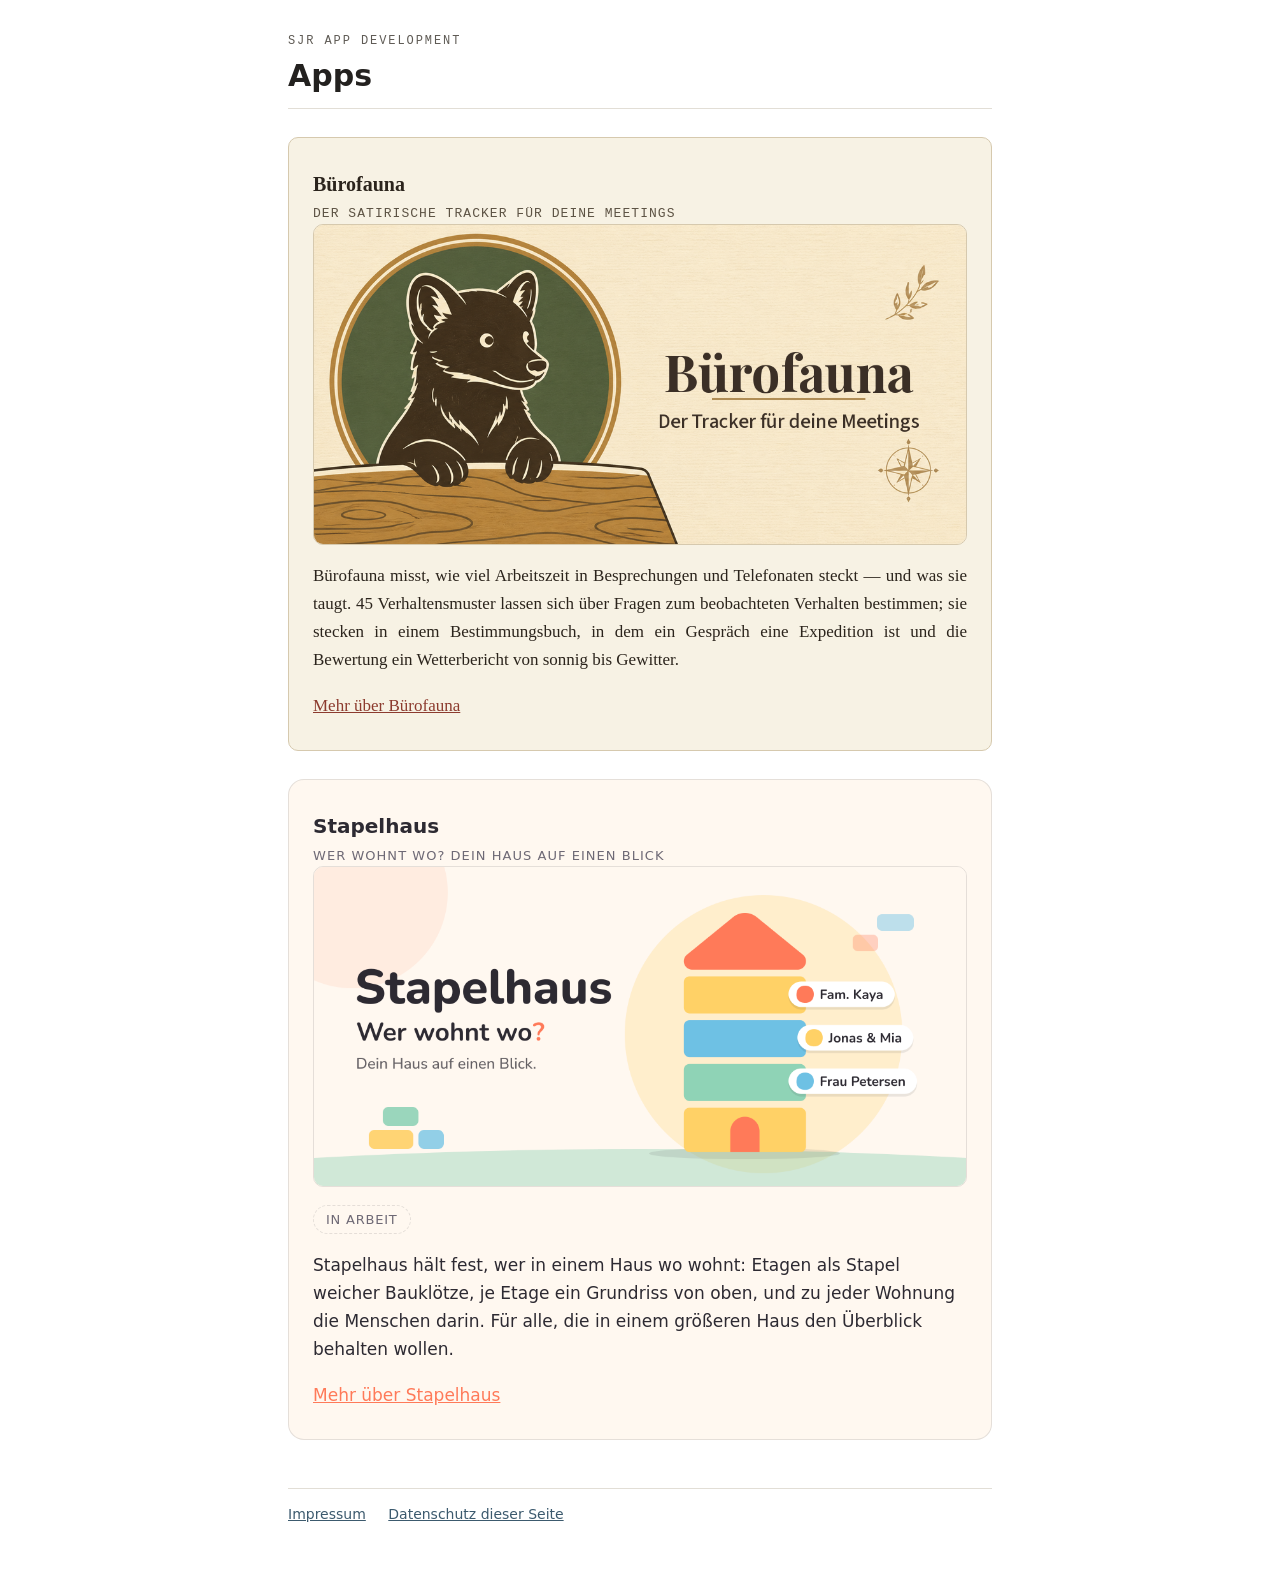
==== index.html @ 0a701091 "chore: Nimm den Nachweis für die Google Search Console auf Die Kennung gehört in den Head der STARTS" ====
<!DOCTYPE html>
<html lang="de">
<head>
<meta charset="utf-8">
<meta name="viewport" content="width=device-width, initial-scale=1">
<title>SJR App Development</title>
<meta name="description" content="Apps von SJR App Development. Derzeit: Bürofauna, der satirische Tracker für deine Meetings.">
<!-- Nachweis für die Google Search Console. Geprüft wird die Kennung auf der
     STARTSEITE der Property; fällt die Zeile weg, gilt die Domain wieder als
     unbestätigt. Sie zeigt nichts an und gehört zu keinem Inhalt. -->
<meta name="google-site-verification" content="FGarTSLYzfw-D9fIPSVicXLh_sdoXnFCIsS8rlyasW0" />
<link rel="icon" type="image/png" sizes="32x32" href="favicon-32.png">
<link rel="apple-touch-icon" sizes="180x180" href="favicon-180.png">
<link rel="stylesheet" href="stil.css">
</head>
<body class="uebersicht">
<main>

<!-- ====================================================================
     DIE ÜBERSICHT. Bis zum 2026-09-21 stand hier die ganze Seite von
     Bürofauna; seither steht hier je App ein kurzer Block, und die
     Einzelheiten stehen auf ihrer eigenen Seite (Nutzer-Wunsch).

     Ein Block ist: Überschrift, Unterzeile, Banner, EIN Absatz, ein Verweis.
     Mehr nicht — wer mehr wissen will, tippt auf den Verweis. Für eine
     weitere App diesen <article> kopieren und `buerofauna.html` als Vorlage
     für ihre Seite nehmen.

     Die Seite trägt jetzt selbst den <h1>; die Apps darunter sind <h2>. Zwei
     <h1> auf einer Seite wären für Vorleseprogramme irreführend.

     **Jeder Block trägt den Anzug SEINER App** (Nutzer-Wunsch 2026-09-22):
     `thema-buerofauna` beziehungsweise `thema-stapelhaus` am <article>. Der
     Rahmen darum — Kopf, Fuß, Grund — bleibt im Hausstil, sonst gewönne eine
     der beiden Apps die Seite für sich. Die Klassen stehen in `stil.css`; sie
     übersteuern nur Variablen, nicht Regeln.
     ==================================================================== -->
<header>
  <div class="rubrik">SJR App Development</div>
  <h1>Apps</h1>
</header>

<article class="app thema-buerofauna">
  <h2>Bürofauna</h2>
  <p class="unterzeile">Der satirische Tracker für deine Meetings</p>

  <!-- Das Banner führt dorthin, wohin auch der Verweis darunter führt: Ein
       Bild dieser Größe sieht aus wie eine Schaltfläche, und wer darauf
       tippt, erwartet, dass etwas passiert. -->
  <a class="banner-link" href="buerofauna.html"><img class="banner" src="bilder/banner.png" alt="Bürofauna" width="1024" height="500"></a>

  <p>Bürofauna misst, wie viel Arbeitszeit in Besprechungen und Telefonaten
  steckt — und was sie taugt. 45 Verhaltensmuster lassen sich über Fragen zum
  beobachteten Verhalten bestimmen; sie stecken in einem Bestimmungsbuch, in
  dem ein Gespräch eine Expedition ist und die Bewertung ein Wetterbericht von
  sonnig bis Gewitter.</p>

  <ul class="links">
    <li><a href="buerofauna.html">Mehr über Bürofauna</a></li>
  </ul>
</article>

<!-- Die zweite App. Sie ist NOCH NICHT veröffentlicht, deshalb trägt sie die
     Marke „In Arbeit" und keinen Store-Verweis — ein Abzeichen führte ins
     Leere. Steht sie erst in den Stores, wird aus der Marke ein Paar
     Abzeichen, hier wie auf ihrer eigenen Seite. -->
<article class="app thema-stapelhaus">
  <h2>Stapelhaus</h2>
  <p class="unterzeile">Wer wohnt wo? Dein Haus auf einen Blick</p>

  <a class="banner-link" href="stapelhaus.html"><img class="banner" src="bilder/banner-stapelhaus.png" alt="Stapelhaus" width="1024" height="500"></a>

  <p><span class="bald">In Arbeit</span></p>

  <p>Stapelhaus hält fest, wer in einem Haus wo wohnt: Etagen als Stapel
  weicher Bauklötze, je Etage ein Grundriss von oben, und zu jeder Wohnung die
  Menschen darin. Für alle, die in einem größeren Haus den Überblick behalten
  wollen.</p>

  <ul class="links">
    <li><a href="stapelhaus.html">Mehr über Stapelhaus</a></li>
  </ul>
</article>

<footer>
  <nav>
    <a href="impressum.html">Impressum</a>
    <a href="datenschutz.html">Datenschutz dieser Seite</a>
  </nav>
</footer>

</main>
</body>
</html>
---- stil.css ----
/* DREI ANZÜGE IN EINER DATEI.
   Keine externen Schriften und keine Skripte — die Seite lädt nichts nach.

   `:root` trägt den Hausstil von SJR App Development: zurückhaltend, damit
   die Apps darin sprechen können. Jede App hat ihren eigenen Anzug als
   Klasse, und beide übersteuern DIESELBEN Variablen — kein zweites Regelwerk,
   nur andere Werte.

   **Wo die Klasse hängt, entscheidet, wie weit der Anzug reicht**
   (Nutzer-Wunsch 2026-09-22):

     Seite einer App   <body class="thema-buerofauna">   alles trägt ihn
     Übersicht         <article class="app thema-…">     nur ihr Block

   Die Werte sind nicht erfunden, sondern die der Apps: Bürofauna aus dem
   Feldführer-Zuschnitt (`lib/core/theme/`), Stapelhaus aus seinem Material-3-
   Thema. Dieselben Zahlen stehen auf den beiden Rechtstext-Seiten
   (`buerofauna-legal`, `stapelhaus-legal`); verbunden sind sie nur durch
   diesen Satz. Wer dort etwas ändert, ändert es hier mit. */
:root {
  --paper: #ffffff;
  --karte: #faf8f5;
  --ink: #23211f;
  --ink-muted: #5f5b55;
  --rule: #e2ded6;
  --seal: #3c5a6e;
  --schrift: system-ui, -apple-system, "Segoe UI", Roboto, Arial, sans-serif;
  --schrift-marke: ui-monospace, "Courier New", monospace;
  --titel-gewicht: 600;
  --rund: 10px;
  --satz: left;
}

/* --- Bürofauna: viktorianischer Feldführer ------------------------------
   Cremefarbenes Papier, Tinte, Siegelrot, Antiqua — und Blocksatz, weil die
   Seite eine Buchseite sein will. */
.thema-buerofauna {
  --paper: #f7f2e4;
  --karte: #efe7d3;
  --ink: #2b241c;
  --ink-muted: #5d5344;
  --rule: #d6c9ae;
  --seal: #8c3b2e;
  --schrift: Georgia, "Times New Roman", serif;
  --schrift-marke: ui-monospace, "Courier New", monospace;
  --titel-gewicht: 700;
  --rund: 10px;
  --satz: justify;
}

/* --- Stapelhaus: weiche Bauklötze, Material 3 in Pastell ----------------
   Nunito steht vorn: Wer sie auf dem Gerät hat, sieht das Schriftbild der
   App. Alle anderen bekommen eine verwandte runde Schrift — nachgeladen wird
   keine. Kein Blocksatz: Die App setzt linksbündig. */
.thema-stapelhaus {
  --paper: #fff8f0;
  --karte: #ffffff;
  --ink: #2d2a32;
  --ink-muted: #6e6975;
  --rule: rgba(45, 42, 50, 0.12);
  --seal: #ff7a59;
  --schrift: Nunito, "Nunito Sans", "Trebuchet MS", "Segoe UI", system-ui,
    -apple-system, sans-serif;
  --schrift-marke: Nunito, "Nunito Sans", "Trebuchet MS", "Segoe UI",
    system-ui, sans-serif;
  --titel-gewicht: 800;
  --rund: 16px;
  --satz: left;
}

* { box-sizing: border-box; }

body {
  margin: 0;
  padding: 32px 20px 64px;
  background: var(--paper);
  color: var(--ink);
  font-family: var(--schrift);
  font-size: 17px;
  line-height: 1.65;
}

/* Blocksatz mit Silbentrennung — aber nur, wo der Anzug ihn vorsieht. Ohne
   die Trennung riss der schmale Satzspiegel auf dem Telefon Loecher zwischen
   die Woerter; mit Blocksatz in einer runden Grotesk saehe Stapelhaus dagegen
   aus wie eine Zeitungsspalte. */
p {
  text-align: var(--satz);
  hyphens: auto;
  -webkit-hyphens: auto;
}

.unterzeile, .stand, .punkte, footer { text-align: left; hyphens: manual; }

main { max-width: 44rem; margin: 0 auto; }

header { border-bottom: 1px solid var(--rule); padding-bottom: 14px; margin-bottom: 28px; }

.rubrik {
  font-family: var(--schrift-marke);
  font-size: 12px;
  letter-spacing: 0.16em;
  text-transform: uppercase;
  color: var(--ink-muted);
}

/* Das Gewicht gehört zum Anzug: Die Antiqua des Feldführers trägt 700,
   Stapelhaus' runde Grotesk 800 — so steht es in beiden Apps. */
h1 { font-size: 30px; line-height: 1.2; margin: 6px 0 0; font-weight: var(--titel-gewicht); }
h2 { font-size: 20px; margin: 34px 0 10px; font-weight: var(--titel-gewicht); }

a { color: var(--seal); }

address {
  font-style: normal;
  font-family: var(--schrift-marke);
  font-size: 15px;
  background: var(--karte);
  border: 1px solid var(--rule);
  border-radius: var(--rund);
  padding: 14px 16px;
  white-space: pre-line;
}

.platzhalter {
  background: var(--karte);
  border-bottom: 2px dotted var(--seal);
  padding: 0 3px;
}

.stand { font-family: var(--schrift-marke); font-size: 13px; color: var(--ink-muted); }

footer {
  margin-top: 48px;
  padding-top: 14px;
  border-top: 1px solid var(--rule);
  font-size: 14px;
  color: var(--ink-muted);
}

nav a { margin-right: 18px; }

/* Nachts hat jeder Anzug seine eigene Dunkelheit: Der Feldführer wird zu
   dunklem Papier mit heller Tinte, Stapelhaus zu dem Grau seiner App. Ein
   gemeinsamer Dunkelmodus hiesse, zwei Marken dieselbe Nacht zu geben. */
@media (prefers-color-scheme: dark) {
  :root {
    --paper: #17161a;
    --karte: #232228;
    --ink: #ece9e4;
    --ink-muted: #a7a29b;
    --rule: #38363d;
    --seal: #8fb6cc;
  }

  .thema-buerofauna {
    --paper: #191510;
    --karte: #221c15;
    --ink: #ece3d2;
    --ink-muted: #b3a894;
    --rule: #4a4132;
    --seal: #d98878;
  }

  .thema-stapelhaus {
    --paper: #1f1d24;
    --karte: #2a2731;
    --ink: #f2efea;
    --ink-muted: #a9a4b0;
    --rule: rgba(242, 239, 234, 0.12);
    --seal: #ff7a59;
  }
}

/* --- Übersicht der Apps -------------------------------------------------
   Je App ein .app-Block. Alles fliesst; feste Höhen gibt es nicht, damit
   grosse Schriftgrade und schmale Fenster nichts abschneiden. */

.einleitung { color: var(--ink-muted); }

.app {
  margin-top: 40px;
  padding-top: 28px;
  border-top: 1px solid var(--rule);
}

.app:first-of-type { border-top: none; }

/* **In der Übersicht ist jeder Block eine Karte in den Farben SEINER App**
   (Nutzer-Wunsch 2026-09-22). Er bringt seinen eigenen Grund mit, seine
   Schrift, seine Rundung — und die Trennlinie zwischen den Blöcken entfällt:
   Wo zwei Karten stehen, trennt die Kante schon.

   Die Werte holt er sich aus der Themenklasse an ihm selbst; diese Regel
   nennt nur, WELCHE Eigenschaften er überhaupt selbst setzt. Ohne sie bliebe
   er beim Hausstil der Seite, denn den hat `body` schon angewandt. */
.uebersicht .app {
  margin-top: 28px;
  padding: 24px;
  border: 1px solid var(--rule);
  border-radius: var(--rund);
  background: var(--paper);
  color: var(--ink);
  font-family: var(--schrift);
}

.uebersicht .app:first-of-type { border: 1px solid var(--rule); }

.banner {
  display: block;
  width: 100%;
  height: auto;
  border: 1px solid var(--rule);
  border-radius: 10px;
}

/* In der Übersicht führt das Banner auf die Seite der App. Ein Verweis ist
   für sich ein Zeilen-Element und stünde sonst als schmaler Streifen im
   Fluss — mit `block` nimmt er die Breite seines Bildes an. */
.banner-link { display: block; }

.app h1, .app h2 { margin: 6px 0 2px; }

/* Der Block traegt seine eigene Kopfzeile; der Rahmen darum entfaellt. */
.app header { border-bottom: none; padding-bottom: 0; margin-bottom: 18px; }

.unterzeile {
  margin: 0;
  font-family: var(--schrift-marke);
  font-size: 13px;
  letter-spacing: 0.08em;
  text-transform: uppercase;
  color: var(--ink-muted);
}

/* Karussell ohne Skript. Der Streifen scrollt waagerecht und rastet an den
   Bildern ein; das naechste lugt bewusst herein, damit man sieht, dass es
   weitergeht. Sanftes Scrollen macht die Sprungmarken darunter zur Blaetter-
   Bedienung. Wer Bewegung reduziert hat, bekommt harte Spruenge statt Gleiten. */
.schuesse {
  display: flex;
  gap: 14px;
  margin: 22px 0 10px;
  overflow-x: auto;
  padding-bottom: 8px;
  scroll-snap-type: x mandatory;
  scroll-behavior: smooth;
  scrollbar-width: thin;
  scrollbar-color: var(--rule) transparent;
}

.schuesse img {
  flex: 0 0 auto;
  width: 210px;
  height: auto;
  border: 1px solid var(--rule);
  border-radius: 10px;
  scroll-snap-align: center;
}

/* Sprungmarken als Blaetter-Bedienung. Keine echten Knoepfe, damit die Seite
   ohne JavaScript auskommt — Tastatur und Vorleseprogramme kommen mit Links
   trotzdem zurecht. */
.punkte {
  display: flex;
  flex-wrap: wrap;
  gap: 8px;
  margin-bottom: 26px;
}

.punkte a {
  display: inline-flex;
  align-items: center;
  justify-content: center;
  min-width: 30px;
  min-height: 30px;
  border: 1px solid var(--rule);
  border-radius: 999px;
  font-family: var(--schrift-marke);
  font-size: 13px;
  text-decoration: none;
  color: var(--ink-muted);
}

.punkte a:hover, .punkte a:focus { border-color: var(--seal); color: var(--seal); }

@media (prefers-reduced-motion: reduce) {
  .schuesse { scroll-behavior: auto; }
}

.links { list-style: none; padding: 0; margin: 18px 0 0; }
.links li { margin-bottom: 6px; }

/* Die Store-Badges.
   Beide unveraendert: nicht umfaerben, nicht beschneiden, nichts weglassen.
   Googles Vorgaben dazu: mindestens 28 px Badge-Hoehe, ringsum ein Viertel
   davon frei, und neben anderen Store-Badges nie der kleinere.

   **Die zwei Hoehen kommen daher, dass die Dateien verschieden viel Rand
   mitbringen.** Nachgemessen an den Dateien selbst, nicht geschaetzt:

     google-play.png     646 x 250, sichtbar 646 x 192 -> 76,8 %
                         (29 px durchsichtig oben und unten, seitlich NICHTS)
     amazon-appstore.png 572 x 168, sichtbar 572 x 168 -> 100 %

   Gleich hoch sind die BADGES, nicht die Dateien: 52 x 0,768 = 40, und
   Amazon steht direkt auf 40. Wer eine Hoehe aendert, rechnet die andere
   ueber diese Prozentzahl nach.

   **Der Freiraum kommt aus dem Polster, nicht aus den Dateien.** Googles
   PNG gibt seitlich gar nichts her und oben wie unten nur 6 px bei dieser
   Groesse — verlangt sind 10, also ein Viertel der Badge-Hoehe. Das Polster
   von 10 px an BEIDEN Badges stellt das sicher und legt nebenbei 20 px
   zwischen die beiden, wenn sie nebeneinander stehen.

   **Nebeneinander**, und sie brechen erst um, wenn die Spalte zu schmal
   wird. Mittig ausgerichtet, weil die Kaestchen verschieden hoch sind (72
   gegen 60 px) — die Badges darin liegen dadurch auf einer Linie. */
.stores {
  list-style: none;
  padding: 0;
  margin: 18px 0 0;
  display: flex;
  flex-wrap: wrap;
  align-items: center;
}
.badge { display: block; width: auto; margin: 10px; }
.badge-play { height: 52px; }
.badge-amazon { height: 40px; }

.bald {
  font-family: var(--schrift-marke);
  font-size: 13px;
  letter-spacing: 0.06em;
  text-transform: uppercase;
  color: var(--ink-muted);
  border: 1px dashed var(--rule);
  border-radius: 999px;
  padding: 3px 12px;
  display: inline-block;
}
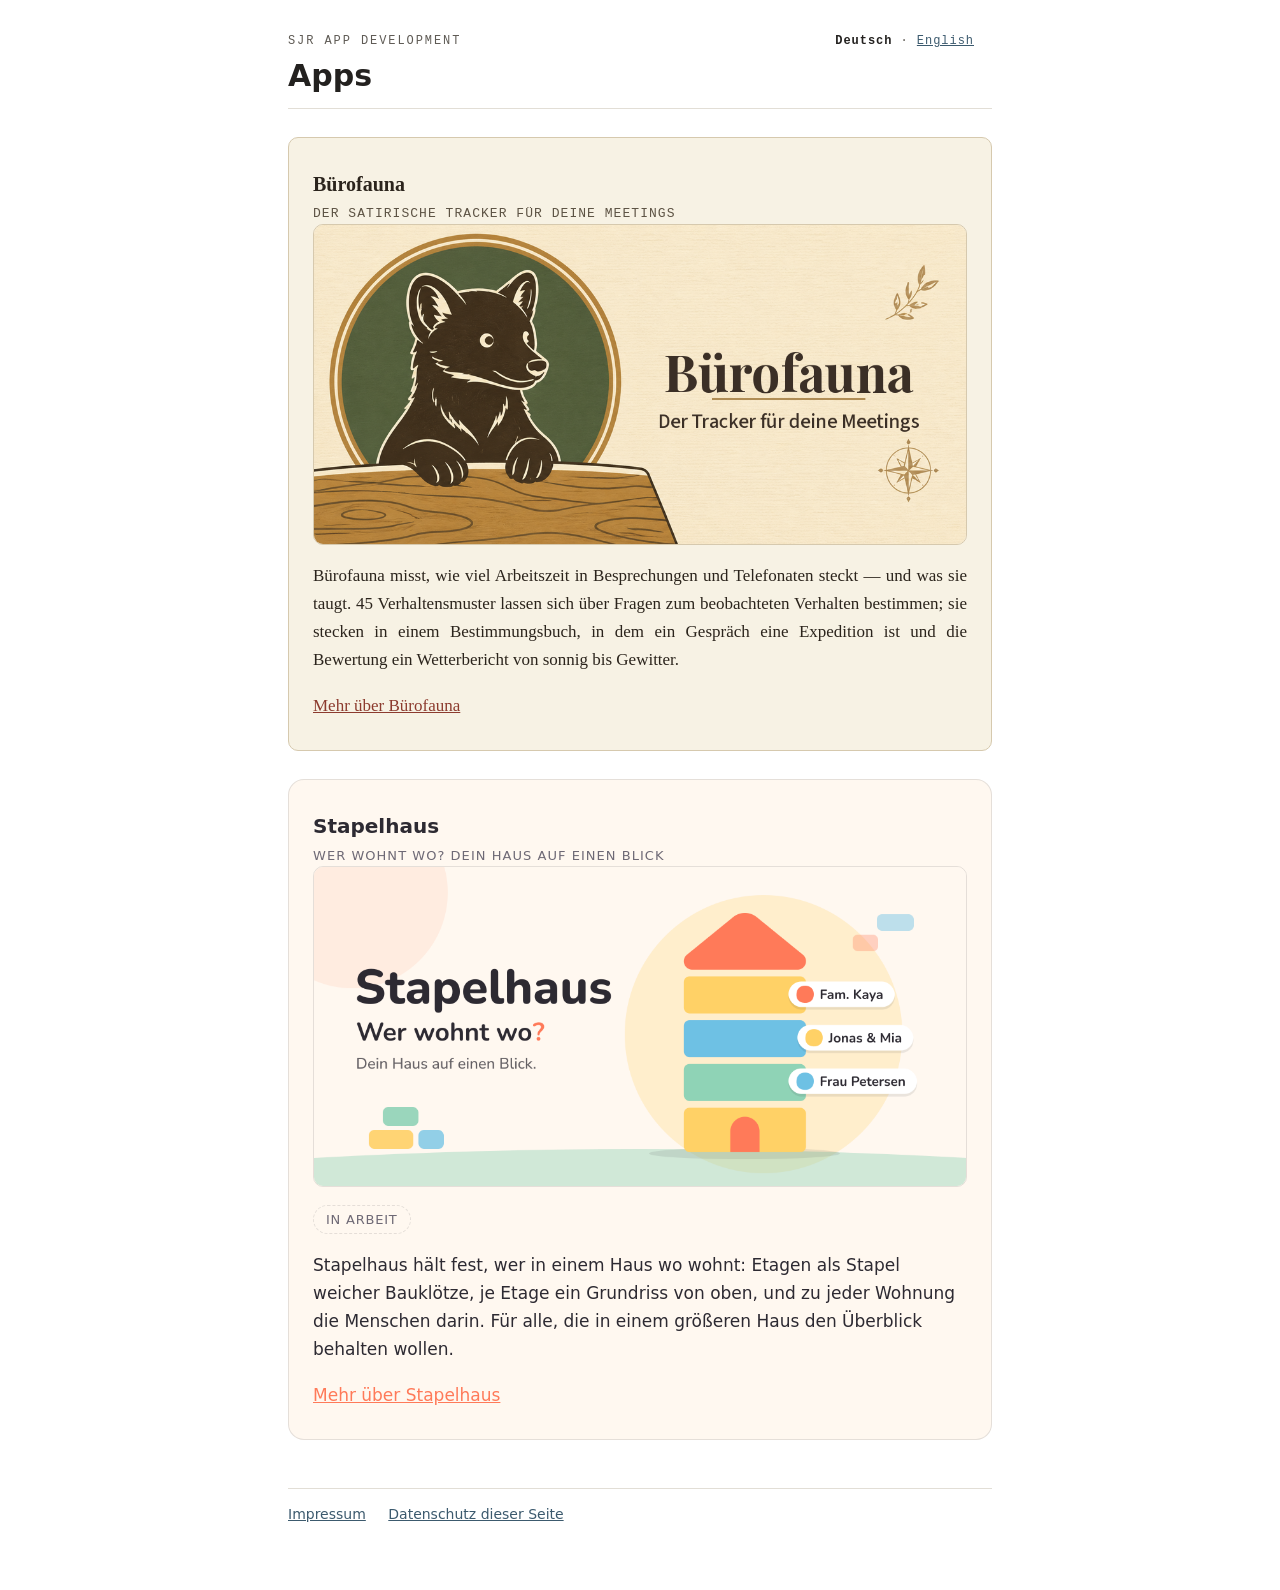
==== commit a597ed23: "feat: Setz auf jede Seite einen Sprachumschalter Oben rechts im Kopf jeder Seite steht „Deutsch · En" ====
--- a/index.html
+++ b/index.html
@@ -12,6 +12,12 @@
 <link rel="icon" type="image/png" sizes="32x32" href="favicon-32.png">
 <link rel="apple-touch-icon" sizes="180x180" href="favicon-180.png">
 <link rel="stylesheet" href="stil.css">
+<!-- Uebergangsphase: Diese Adresse bleibt erreichbar, bis die Store-Konsolen
+     auf die neue Struktur umgestellt sind. Fuer die SUCHE gilt ab sofort die
+     Fassung unter /de/ -- canonical ist ein Hinweis, keine Weiterleitung.
+     Wer hier landet, sieht die Seite unveraendert; ihre Verweise fuehren
+     seit dem 2026-09-26 aber schon auf die Seiten unter /de/. -->
+<link rel="canonical" href="https://tyndor.github.io/de/">
 </head>
 <body class="uebersicht">
 <main>
@@ -36,6 +42,7 @@
      übersteuern nur Variablen, nicht Regeln.
      ==================================================================== -->
 <header>
+  <nav class="sprachen" aria-label="Sprache"><span aria-current="true">Deutsch</span> · <a href="/en/" hreflang="en" lang="en">English</a></nav>
   <div class="rubrik">SJR App Development</div>
   <h1>Apps</h1>
 </header>
@@ -47,7 +54,7 @@
   <!-- Das Banner führt dorthin, wohin auch der Verweis darunter führt: Ein
        Bild dieser Größe sieht aus wie eine Schaltfläche, und wer darauf
        tippt, erwartet, dass etwas passiert. -->
-  <a class="banner-link" href="buerofauna.html"><img class="banner" src="bilder/banner.png" alt="Bürofauna" width="1024" height="500"></a>
+  <a class="banner-link" href="/de/buerofauna.html"><img class="banner" src="bilder/banner.png" alt="Bürofauna" width="1024" height="500"></a>
 
   <p>Bürofauna misst, wie viel Arbeitszeit in Besprechungen und Telefonaten
   steckt — und was sie taugt. 45 Verhaltensmuster lassen sich über Fragen zum
@@ -56,7 +63,7 @@
   sonnig bis Gewitter.</p>
 
   <ul class="links">
-    <li><a href="buerofauna.html">Mehr über Bürofauna</a></li>
+    <li><a href="/de/buerofauna.html">Mehr über Bürofauna</a></li>
   </ul>
 </article>
 
@@ -68,7 +75,7 @@
   <h2>Stapelhaus</h2>
   <p class="unterzeile">Wer wohnt wo? Dein Haus auf einen Blick</p>
 
-  <a class="banner-link" href="stapelhaus.html"><img class="banner" src="bilder/banner-stapelhaus.png" alt="Stapelhaus" width="1024" height="500"></a>
+  <a class="banner-link" href="/de/stapelhaus.html"><img class="banner" src="bilder/banner-stapelhaus.png" alt="Stapelhaus" width="1024" height="500"></a>
 
   <p><span class="bald">In Arbeit</span></p>
 
@@ -78,14 +85,14 @@
   wollen.</p>
 
   <ul class="links">
-    <li><a href="stapelhaus.html">Mehr über Stapelhaus</a></li>
+    <li><a href="/de/stapelhaus.html">Mehr über Stapelhaus</a></li>
   </ul>
 </article>
 
 <footer>
   <nav>
-    <a href="impressum.html">Impressum</a>
-    <a href="datenschutz.html">Datenschutz dieser Seite</a>
+    <a href="/de/impressum.html">Impressum</a>
+    <a href="/de/datenschutz.html">Datenschutz dieser Seite</a>
   </nav>
 </footer>
 
--- a/stil.css
+++ b/stil.css
@@ -327,6 +327,9 @@
 .badge { display: block; width: auto; margin: 10px; }
 .badge-play { height: 52px; }
 .badge-amazon { height: 40px; }
+/* Apples Badge (SVG) fuellt seine Flaeche ohne Rand, wie der von Amazon;
+   40 px sind zugleich Apples Mindesthoehe fuer einen Badge am Bildschirm. */
+.badge-apple { height: 40px; }
 
 .bald {
   font-family: var(--schrift-marke);
@@ -339,3 +342,15 @@
   padding: 3px 12px;
   display: inline-block;
 }
+
+/* Sprachumschalter oben rechts im Kopf jeder Seite (2026-09-26). In der
+   Schrift der Rubrik, damit er zur Zeile daneben gehoert; die aktuelle
+   Sprache ist kein Link, sondern hervorgehoben. */
+.sprachen {
+  float: right;
+  font-family: var(--schrift-marke);
+  font-size: 12px;
+  letter-spacing: 0.08em;
+  color: var(--ink-muted);
+}
+.sprachen [aria-current] { color: var(--ink); font-weight: 600; }
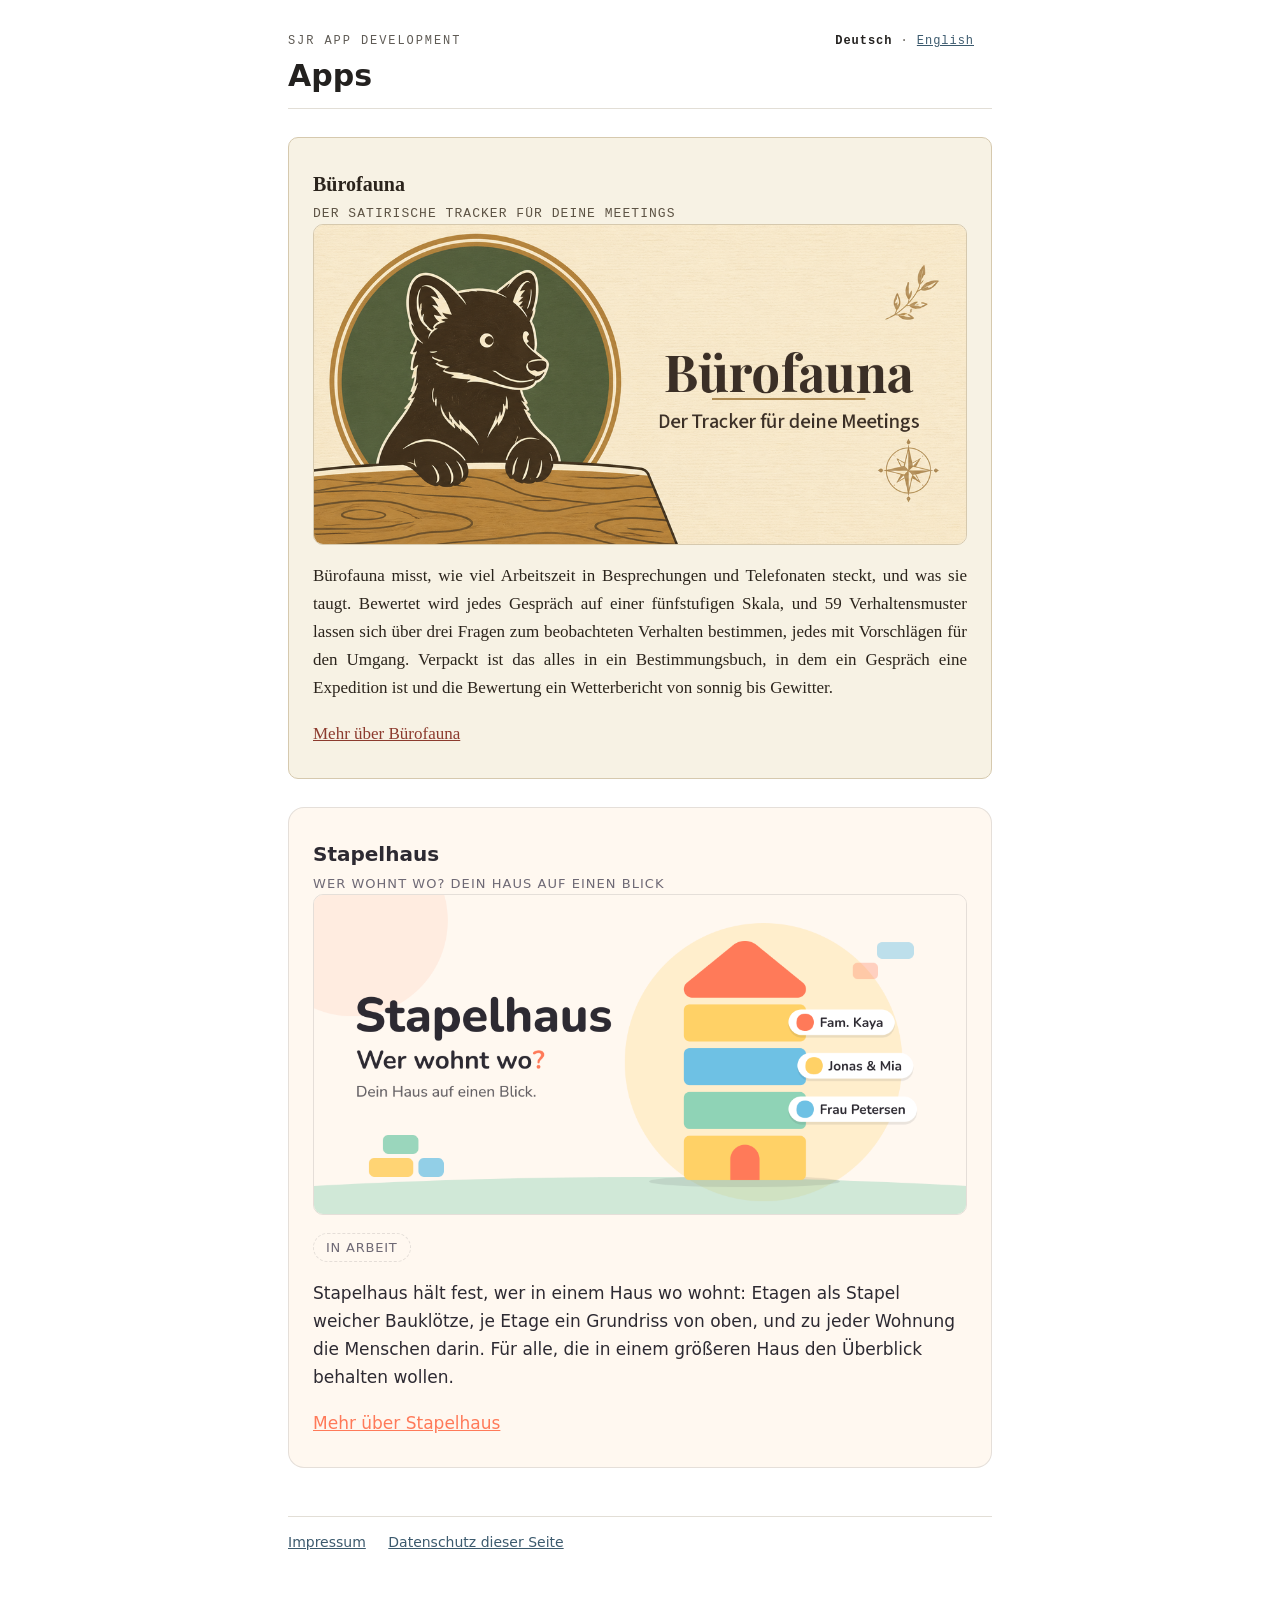
==== commit 331b59a5: "Setz den Teaser von Buerofauna auch auf der alten Startseite auf 1.4 index.html in der Wurzel ist di" ====
--- a/index.html
+++ b/index.html
@@ -57,10 +57,12 @@
   <a class="banner-link" href="/de/buerofauna.html"><img class="banner" src="bilder/banner.png" alt="Bürofauna" width="1024" height="500"></a>
 
   <p>Bürofauna misst, wie viel Arbeitszeit in Besprechungen und Telefonaten
-  steckt — und was sie taugt. 45 Verhaltensmuster lassen sich über Fragen zum
-  beobachteten Verhalten bestimmen; sie stecken in einem Bestimmungsbuch, in
-  dem ein Gespräch eine Expedition ist und die Bewertung ein Wetterbericht von
-  sonnig bis Gewitter.</p>
+  steckt, und was sie taugt. Bewertet wird jedes Gespräch auf einer
+  fünfstufigen Skala, und 59 Verhaltensmuster lassen sich über drei Fragen zum
+  beobachteten Verhalten bestimmen, jedes mit Vorschlägen für den Umgang.
+  Verpackt ist das alles in ein Bestimmungsbuch, in dem ein Gespräch eine
+  Expedition ist und die Bewertung ein Wetterbericht von sonnig bis
+  Gewitter.</p>
 
   <ul class="links">
     <li><a href="/de/buerofauna.html">Mehr über Bürofauna</a></li>
